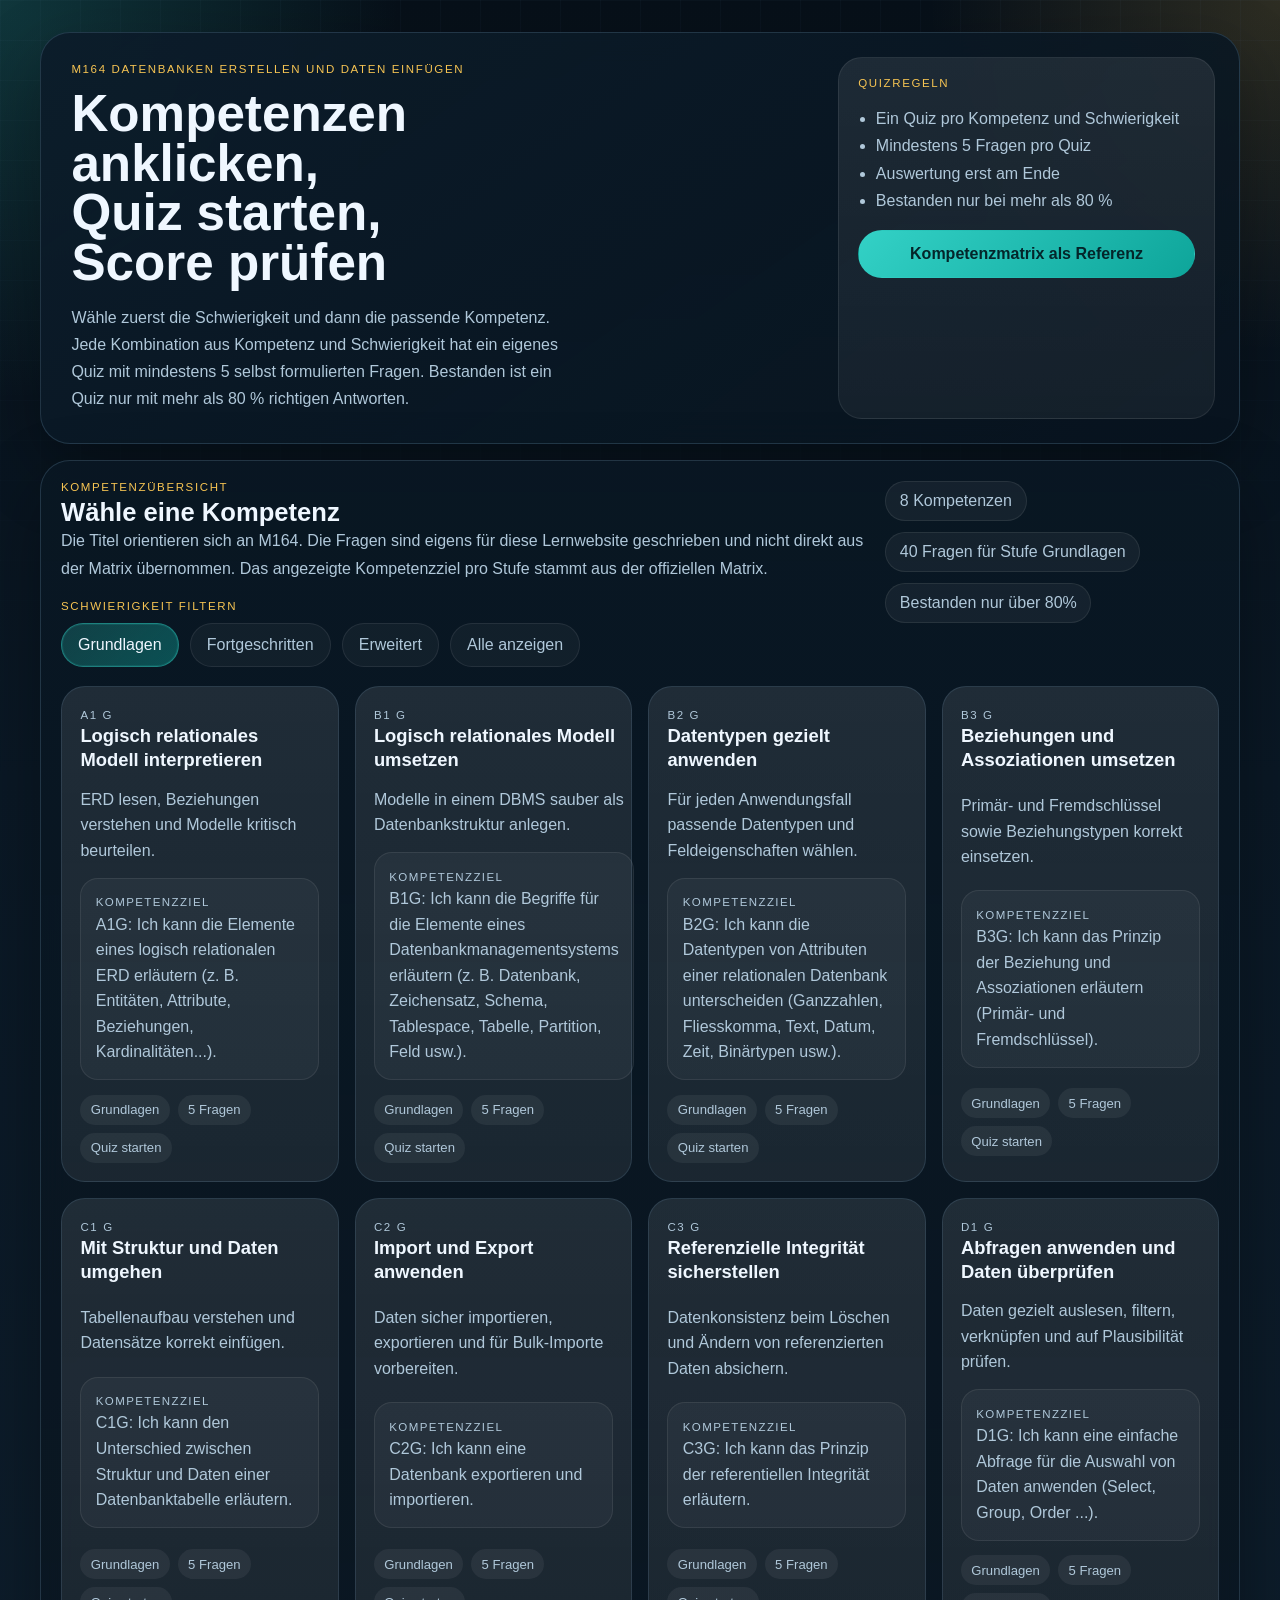
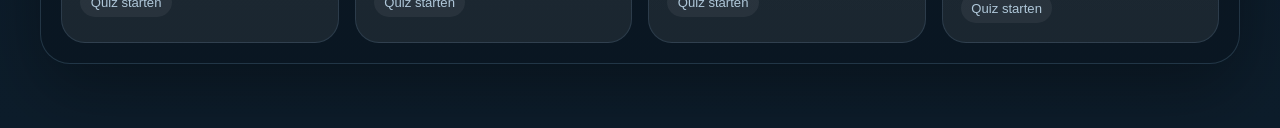
==== index.html @ ec754be0 "competences added" ====
﻿<!doctype html>
<html lang="de">
	<head>
		<meta charset="UTF-8" />
		<meta name="viewport" content="width=device-width, initial-scale=1.0" />
		<title>M164 Kompetenzquiz</title>
		<meta
			name="description"
			content="Interaktive Quizwebsite für M164 mit eigenen Fragen zu jeder Kompetenz und jeder Schwierigkeitsstufe." />
		<link rel="stylesheet" href="./styles.css" />
	</head>
	<body>
		<main class="page-shell">
			<section class="hero">
				<div class="hero-copy">
					<p class="eyebrow">
						M164 Datenbanken erstellen und Daten einfügen
					</p>
					<h1>Kompetenzen anklicken, Quiz starten, Score prüfen</h1>
					<p class="lead">
						Wähle zuerst die Schwierigkeit und dann die passende
						Kompetenz. Jede Kombination aus Kompetenz und
						Schwierigkeit hat ein eigenes Quiz mit mindestens 5
						selbst formulierten Fragen. Bestanden ist ein Quiz nur
						mit mehr als 80&nbsp;% richtigen Antworten.
					</p>
				</div>

				<aside class="hero-panel">
					<p class="panel-label">Quizregeln</p>
					<ul class="rule-list">
						<li>Ein Quiz pro Kompetenz und Schwierigkeit</li>
						<li>Mindestens 5 Fragen pro Quiz</li>
						<li>Auswertung erst am Ende</li>
						<li>Bestanden nur bei mehr als 80 %</li>
					</ul>
					<a
						class="source-link"
						href="https://kompetenzmatrix.ch/v1/cluster-data/m164/"
						target="_blank"
						rel="noreferrer">
						Kompetenzmatrix als Referenz
					</a>
				</aside>
			</section>

			<section class="overview-panel">
				<div class="section-head">
					<div>
						<p class="eyebrow">Kompetenzübersicht</p>
						<h2>Wähle eine Kompetenz</h2>
						<p class="section-copy">
							Die Titel orientieren sich an M164. Die Fragen sind
							eigens für diese Lernwebsite geschrieben und nicht
							direkt aus der Matrix übernommen. Das angezeigte
							Kompetenzziel pro Stufe stammt aus der offiziellen
							Matrix.
						</p>
						<div class="difficulty-toolbar">
							<p class="panel-label">Schwierigkeit filtern</p>
							<div
								id="difficulty-switcher"
								class="segmented-control"
								role="tablist"
								aria-label="Schwierigkeitsstufen">
								<button
									type="button"
									class="segment is-active"
									data-level="G"
									role="tab"
									aria-selected="true">
									Grundlagen
								</button>
								<button
									type="button"
									class="segment"
									data-level="F"
									role="tab"
									aria-selected="false">
									Fortgeschritten
								</button>
								<button
									type="button"
									class="segment"
									data-level="E"
									role="tab"
									aria-selected="false">
									Erweitert
								</button>
								<button
									type="button"
									class="segment"
									data-level="ALL"
									role="tab"
									aria-selected="false">
									Alle anzeigen
								</button>
							</div>
						</div>
					</div>
					<div
						id="overview-stats"
						class="overview-stats"
						aria-live="polite"></div>
				</div>

				<div
					id="competence-grid"
					class="competence-grid"
					aria-label="Kompetenzen"></div>
			</section>

			<section
				id="quiz-shell"
				class="quiz-shell is-hidden"
				aria-live="polite">
				<div class="quiz-head">
					<button id="back-button" class="ghost-button" type="button">
						Zur Kompetenzübersicht
					</button>

					<div class="quiz-title-wrap">
						<p class="eyebrow">Aktives Quiz</p>
						<h2 id="quiz-title">Noch keine Kompetenz gewählt</h2>
						<p id="quiz-summary" class="section-copy"></p>
						<div id="quiz-objective" class="objective-box"></div>
					</div>

					<div id="quiz-badges" class="quiz-badges"></div>
				</div>

				<form id="quiz-form" class="quiz-form">
					<div id="quiz-content" class="quiz-content"></div>

					<div class="quiz-actions">
						<button
							id="submit-button"
							class="primary-button"
							type="submit">
							Quiz auswerten
						</button>
						<button
							id="restart-button"
							class="ghost-button"
							type="button">
							Quiz neu starten
						</button>
					</div>
				</form>

				<section
					id="result-panel"
					class="result-panel"
					hidden></section>
			</section>
		</main>

		<script src="./script.js"></script>
	</body>
</html>
---- styles.css ----
:root {
	color-scheme: light;
	--bg: #08141f;
	--panel: rgba(13, 29, 43, 0.82);
	--panel-strong: rgba(8, 20, 31, 0.95);
	--panel-soft: rgba(255, 255, 255, 0.05);
	--line: rgba(164, 214, 255, 0.16);
	--line-strong: rgba(164, 214, 255, 0.3);
	--text: #eff7ff;
	--muted: #b0c8da;
	--accent: #33d1c6;
	--accent-strong: #0ea59a;
	--gold: #f6c453;
	--rose: #ff7d6e;
	--pass: #54d88d;
	--fail: #ff7d6e;
	--shadow: 0 26px 70px rgba(0, 0, 0, 0.32);
	--radius-xl: 30px;
	--radius-lg: 22px;
	--radius-md: 16px;
	font-family: 'Trebuchet MS', 'Segoe UI', sans-serif;
}

* {
	box-sizing: border-box;
}

html {
	scroll-behavior: smooth;
}

body {
	margin: 0;
	min-height: 100vh;
	color: var(--text);
	background:
		radial-gradient(
			circle at top left,
			rgba(51, 209, 198, 0.2),
			transparent 25rem
		),
		radial-gradient(
			circle at top right,
			rgba(246, 196, 83, 0.16),
			transparent 22rem
		),
		linear-gradient(180deg, #071019 0%, #0a1825 45%, #0d1d2b 100%);
}

body::before {
	content: '';
	position: fixed;
	inset: 0;
	pointer-events: none;
	background-image:
		linear-gradient(rgba(164, 214, 255, 0.04) 1px, transparent 1px),
		linear-gradient(90deg, rgba(164, 214, 255, 0.04) 1px, transparent 1px);
	background-size: 40px 40px;
	mask-image: linear-gradient(180deg, rgba(0, 0, 0, 0.7), transparent 92%);
}

button,
input,
label {
	font: inherit;
}

button {
	cursor: pointer;
}

h1,
h2,
h3,
p,
ul {
	margin: 0;
}

.page-shell {
	width: min(1200px, calc(100% - 2rem));
	margin: 0 auto;
	padding: 2rem 0 4rem;
}

.hero,
.overview-panel,
.quiz-shell {
	border: 1px solid var(--line);
	border-radius: var(--radius-xl);
	box-shadow: var(--shadow);
	backdrop-filter: blur(16px);
}

.hero {
	display: grid;
	grid-template-columns: minmax(0, 2fr) minmax(280px, 1fr);
	gap: 1.2rem;
	padding: 1.5rem;
	background: linear-gradient(
		145deg,
		rgba(12, 28, 42, 0.96),
		rgba(8, 20, 31, 0.86)
	);
}

.hero-copy {
	padding: 0.4rem;
}

.eyebrow,
.panel-label,
.stat-label,
.competence-meta,
.level-label {
	text-transform: uppercase;
	letter-spacing: 0.14em;
	font-size: 0.72rem;
}

.eyebrow,
.panel-label,
.stat-label,
.level-label {
	color: var(--gold);
}

.hero h1 {
	margin-top: 0.85rem;
	font-size: clamp(2.5rem, 4vw, 4.4rem);
	line-height: 0.97;
	max-width: 12ch;
}

.lead,
.section-copy {
	color: var(--muted);
	line-height: 1.7;
}

.lead {
	max-width: 58ch;
	margin-top: 1rem;
}

.hero-panel {
	display: grid;
	gap: 1rem;
	align-content: start;
	padding: 1.2rem;
	border-radius: 24px;
	background:
		linear-gradient(
			180deg,
			rgba(255, 255, 255, 0.05),
			rgba(255, 255, 255, 0.02)
		),
		rgba(255, 255, 255, 0.03);
	border: 1px solid rgba(255, 255, 255, 0.08);
}

.rule-list {
	padding-left: 1.1rem;
	color: var(--muted);
	line-height: 1.7;
}

.difficulty-toolbar {
	display: grid;
	gap: 0.7rem;
	margin-top: 1.15rem;
}

.segmented-control {
	display: flex;
	flex-wrap: wrap;
	gap: 0.7rem;
}

.source-link,
.primary-button,
.ghost-button,
.competence-card,
.segment {
	transition:
		transform 160ms ease,
		background 160ms ease,
		border-color 160ms ease,
		color 160ms ease,
		box-shadow 160ms ease;
}

.source-link,
.primary-button,
.ghost-button {
	display: inline-flex;
	justify-content: center;
	align-items: center;
	min-height: 48px;
	padding: 0.85rem 1.15rem;
	border-radius: 999px;
	border: 1px solid transparent;
	text-decoration: none;
}

.source-link,
.primary-button {
	background: linear-gradient(135deg, var(--accent), var(--accent-strong));
	color: #04252a;
	font-weight: 800;
}

.ghost-button {
	background: transparent;
	color: var(--text);
	border-color: var(--line-strong);
}

.source-link:hover,
.primary-button:hover,
.ghost-button:hover,
.competence-card:hover,
.segment:hover {
	transform: translateY(-2px);
}

.segment {
	min-height: 44px;
	padding: 0.75rem 1rem;
	border-radius: 999px;
	border: 1px solid rgba(255, 255, 255, 0.08);
	background: rgba(255, 255, 255, 0.04);
	color: var(--muted);
}

.segment.is-active {
	background: linear-gradient(
		135deg,
		rgba(51, 209, 198, 0.22),
		rgba(14, 165, 154, 0.42)
	);
	border-color: rgba(51, 209, 198, 0.42);
	color: var(--text);
	box-shadow: inset 0 0 0 1px rgba(51, 209, 198, 0.12);
}

.overview-panel,
.quiz-shell {
	margin-top: 1rem;
	padding: 1.25rem;
	background: linear-gradient(
		180deg,
		rgba(9, 23, 35, 0.95),
		rgba(10, 22, 33, 0.88)
	);
}

.section-head,
.quiz-head {
	display: flex;
	justify-content: space-between;
	align-items: flex-start;
	gap: 1rem;
}

.section-head h2,
.quiz-title-wrap h2 {
	margin-top: 0.35rem;
	font-size: clamp(1.5rem, 2vw, 2.2rem);
}

.overview-stats,
.quiz-badges {
	display: flex;
	flex-wrap: wrap;
	gap: 0.7rem;
}

.stat-pill {
	display: inline-flex;
	align-items: center;
	min-height: 40px;
	padding: 0.6rem 0.85rem;
	border-radius: 999px;
	background: rgba(255, 255, 255, 0.05);
	border: 1px solid rgba(255, 255, 255, 0.08);
	color: var(--muted);
}

.competence-grid {
	display: grid;
	grid-template-columns: repeat(auto-fit, minmax(250px, 1fr));
	gap: 1rem;
	margin-top: 1.2rem;
}

.competence-card {
	width: 100%;
	display: grid;
	gap: 0.9rem;
	padding: 1.15rem;
	text-align: left;
	border-radius: 24px;
	border: 1px solid rgba(164, 214, 255, 0.12);
	background:
		linear-gradient(
			180deg,
			rgba(255, 255, 255, 0.06),
			rgba(255, 255, 255, 0.03)
		),
		rgba(255, 255, 255, 0.04);
	color: var(--text);
}

.competence-card.is-active {
	border-color: rgba(51, 209, 198, 0.44);
	box-shadow: inset 0 0 0 1px rgba(51, 209, 198, 0.14);
}

.competence-meta {
	color: var(--muted);
}

.competence-card h3 {
	font-size: 1.15rem;
	line-height: 1.3;
}

.competence-card p {
	color: var(--muted);
	line-height: 1.6;
}

.objective-box {
	display: grid;
	gap: 0.45rem;
	padding: 0.9rem;
	border-radius: 18px;
	background: rgba(255, 255, 255, 0.04);
	border: 1px solid rgba(255, 255, 255, 0.08);
}

.objective-entry + .objective-entry {
	padding-top: 0.65rem;
	border-top: 1px solid rgba(255, 255, 255, 0.08);
}

.objective-label {
	margin: 0;
	color: var(--gold);
	text-transform: uppercase;
	letter-spacing: 0.12em;
	font-size: 0.72rem;
}

.objective-text {
	margin: 0;
	color: var(--text);
	line-height: 1.65;
}

.level-row {
	display: flex;
	flex-wrap: wrap;
	gap: 0.5rem;
}

.level-pill {
	display: inline-flex;
	align-items: center;
	min-height: 30px;
	padding: 0.3rem 0.65rem;
	border-radius: 999px;
	background: rgba(255, 255, 255, 0.06);
	color: var(--muted);
	font-size: 0.82rem;
}

.quiz-shell.is-hidden {
	display: none;
}

.quiz-title-wrap {
	flex: 1;
}

.quiz-form {
	margin-top: 1.25rem;
}

.quiz-content {
	display: grid;
	gap: 1rem;
}

.quiz-section {
	padding: 1rem;
	border-radius: 24px;
	border: 1px solid rgba(255, 255, 255, 0.08);
	background: rgba(255, 255, 255, 0.035);
}

.quiz-section-head {
	display: flex;
	justify-content: space-between;
	align-items: flex-start;
	gap: 1rem;
	margin-bottom: 1rem;
}

.quiz-section h3 {
	margin-top: 0.35rem;
	font-size: 1.2rem;
}

.question-list {
	display: grid;
	gap: 0.9rem;
}

.question-card {
	padding: 1rem;
	border-radius: 20px;
	border: 1px solid rgba(164, 214, 255, 0.1);
	background: rgba(255, 255, 255, 0.04);
}

.question-card legend {
	width: 100%;
	padding: 0;
	margin-bottom: 0.75rem;
	font-weight: 700;
	line-height: 1.55;
}

.option-list {
	display: grid;
	gap: 0.65rem;
}

.option-label {
	display: flex;
	gap: 0.7rem;
	align-items: flex-start;
	padding: 0.8rem 0.9rem;
	border-radius: 16px;
	border: 1px solid rgba(255, 255, 255, 0.08);
	background: rgba(255, 255, 255, 0.03);
	color: var(--muted);
}

.option-label input {
	margin-top: 0.15rem;
	accent-color: var(--accent);
}

.option-label.is-correct {
	border-color: rgba(84, 216, 141, 0.48);
	background: rgba(84, 216, 141, 0.14);
	color: var(--text);
}

.option-label.is-selected-wrong {
	border-color: rgba(255, 125, 110, 0.44);
	background: rgba(255, 125, 110, 0.12);
	color: var(--text);
}

.question-feedback {
	margin-top: 0.85rem;
	color: var(--muted);
	line-height: 1.6;
}

.question-feedback.is-correct {
	color: var(--pass);
}

.question-feedback.is-wrong {
	color: #ffd4cf;
}

.quiz-actions {
	display: flex;
	flex-wrap: wrap;
	gap: 0.85rem;
	margin-top: 1.2rem;
}

.result-panel {
	margin-top: 1.15rem;
	padding: 1rem 1.1rem;
	border-radius: 22px;
	border: 1px solid transparent;
}

.result-panel.is-pass {
	background: rgba(84, 216, 141, 0.12);
	border-color: rgba(84, 216, 141, 0.35);
}

.result-panel.is-fail {
	background: rgba(255, 125, 110, 0.12);
	border-color: rgba(255, 125, 110, 0.35);
}

.result-panel h3 {
	font-size: 1.25rem;
}

.result-panel p {
	margin-top: 0.45rem;
	color: var(--muted);
	line-height: 1.6;
}

.result-breakdown {
	display: flex;
	flex-wrap: wrap;
	gap: 0.65rem;
	margin-top: 0.8rem;
}

.result-chip {
	display: inline-flex;
	align-items: center;
	min-height: 36px;
	padding: 0.45rem 0.7rem;
	border-radius: 999px;
	background: rgba(255, 255, 255, 0.08);
}

button:focus-visible,
input:focus-visible,
a:focus-visible {
	outline: 3px solid rgba(246, 196, 83, 0.7);
	outline-offset: 3px;
}

@media (max-width: 960px) {
	.hero,
	.section-head,
	.quiz-head {
		grid-template-columns: 1fr;
		flex-direction: column;
	}
}

@media (max-width: 720px) {
	.page-shell {
		width: min(100% - 1rem, 100%);
		padding: 1rem 0 2.5rem;
	}

	.hero,
	.overview-panel,
	.quiz-shell,
	.quiz-section {
		padding: 1rem;
	}

	.hero h1 {
		max-width: 100%;
		font-size: 2.35rem;
	}

	.competence-grid {
		grid-template-columns: 1fr;
	}
}
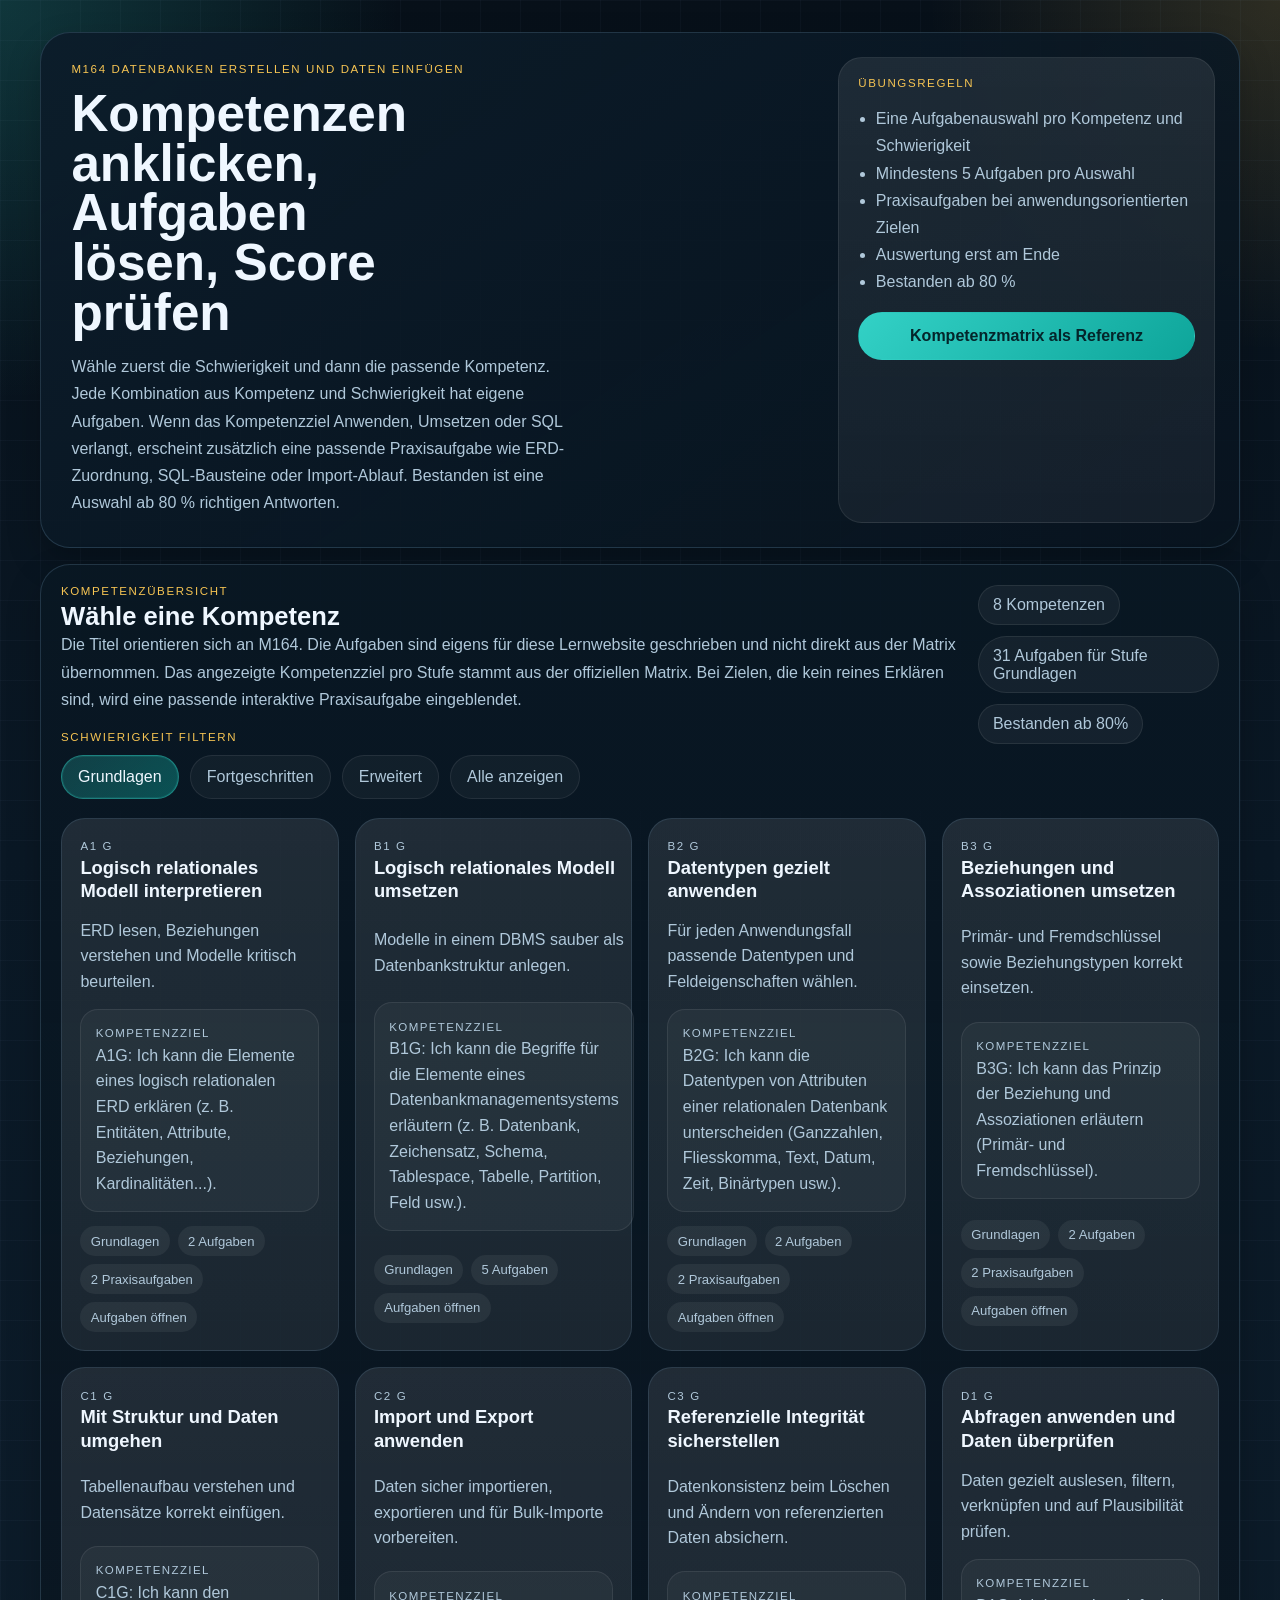
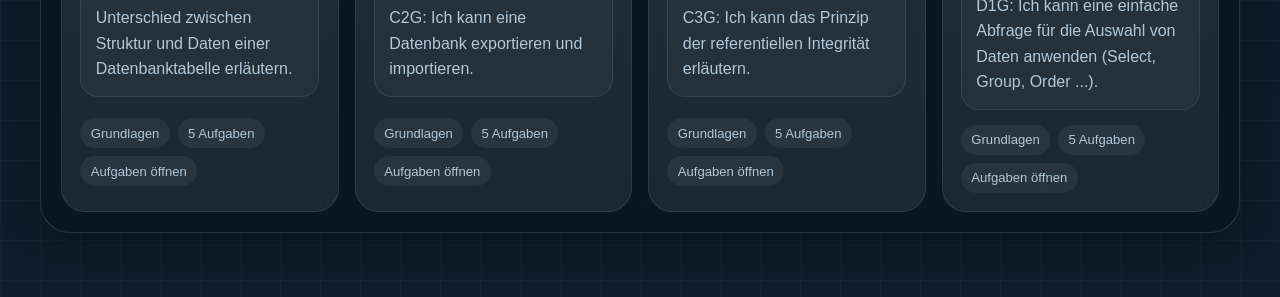
==== commit f29be300: "threshhold fix and updated quizes for interactive tasks" ====
--- a/index.html
+++ b/index.html
@@ -3,10 +3,10 @@
 	<head>
 		<meta charset="UTF-8" />
 		<meta name="viewport" content="width=device-width, initial-scale=1.0" />
-		<title>M164 Kompetenzquiz</title>
+		<title>M164 Kompetenzübungen</title>
 		<meta
 			name="description"
-			content="Interaktive Quizwebsite für M164 mit eigenen Fragen zu jeder Kompetenz und jeder Schwierigkeitsstufe." />
+			content="Interaktive Lernwebsite für M164 mit Theoriefragen und passenden Praxisaufgaben zu jeder Kompetenz und Schwierigkeitsstufe." />
 		<link rel="stylesheet" href="./styles.css" />
 	</head>
 	<body>
@@ -16,23 +16,27 @@
 					<p class="eyebrow">
 						M164 Datenbanken erstellen und Daten einfügen
 					</p>
-					<h1>Kompetenzen anklicken, Quiz starten, Score prüfen</h1>
+					<h1>Kompetenzen anklicken, Aufgaben lösen, Score prüfen</h1>
 					<p class="lead">
 						Wähle zuerst die Schwierigkeit und dann die passende
 						Kompetenz. Jede Kombination aus Kompetenz und
-						Schwierigkeit hat ein eigenes Quiz mit mindestens 5
-						selbst formulierten Fragen. Bestanden ist ein Quiz nur
-						mit mehr als 80&nbsp;% richtigen Antworten.
+						Schwierigkeit hat eigene Aufgaben. Wenn das
+						Kompetenzziel Anwenden, Umsetzen oder SQL verlangt,
+						erscheint zusätzlich eine passende Praxisaufgabe wie
+						ERD-Zuordnung, SQL-Bausteine oder Import-Ablauf.
+						Bestanden ist eine Auswahl ab 80&nbsp;%
+						richtigen Antworten.
 					</p>
 				</div>
 
 				<aside class="hero-panel">
-					<p class="panel-label">Quizregeln</p>
+					<p class="panel-label">Übungsregeln</p>
 					<ul class="rule-list">
-						<li>Ein Quiz pro Kompetenz und Schwierigkeit</li>
-						<li>Mindestens 5 Fragen pro Quiz</li>
+						<li>Eine Aufgabenauswahl pro Kompetenz und Schwierigkeit</li>
+						<li>Mindestens 5 Aufgaben pro Auswahl</li>
+						<li>Praxisaufgaben bei anwendungsorientierten Zielen</li>
 						<li>Auswertung erst am Ende</li>
-						<li>Bestanden nur bei mehr als 80 %</li>
+						<li>Bestanden ab 80 %</li>
 					</ul>
 					<a
 						class="source-link"
@@ -50,11 +54,13 @@
 						<p class="eyebrow">Kompetenzübersicht</p>
 						<h2>Wähle eine Kompetenz</h2>
 						<p class="section-copy">
-							Die Titel orientieren sich an M164. Die Fragen sind
-							eigens für diese Lernwebsite geschrieben und nicht
-							direkt aus der Matrix übernommen. Das angezeigte
-							Kompetenzziel pro Stufe stammt aus der offiziellen
-							Matrix.
+							Die Titel orientieren sich an M164. Die Aufgaben
+							sind eigens für diese Lernwebsite geschrieben und
+							nicht direkt aus der Matrix übernommen. Das
+							angezeigte Kompetenzziel pro Stufe stammt aus der
+							offiziellen Matrix. Bei Zielen, die kein reines
+							Erklären sind, wird eine passende interaktive
+							Praxisaufgabe eingeblendet.
 						</p>
 						<div class="difficulty-toolbar">
 							<p class="panel-label">Schwierigkeit filtern</p>
@@ -120,7 +126,7 @@
 					</button>
 
 					<div class="quiz-title-wrap">
-						<p class="eyebrow">Aktives Quiz</p>
+						<p class="eyebrow">Aktive Übung</p>
 						<h2 id="quiz-title">Noch keine Kompetenz gewählt</h2>
 						<p id="quiz-summary" class="section-copy"></p>
 						<div id="quiz-objective" class="objective-box"></div>
@@ -137,13 +143,13 @@
 							id="submit-button"
 							class="primary-button"
 							type="submit">
-							Quiz auswerten
+							Aufgaben auswerten
 						</button>
 						<button
 							id="restart-button"
 							class="ghost-button"
 							type="button">
-							Quiz neu starten
+							Übung neu starten
 						</button>
 					</div>
 				</form>
@@ -155,6 +161,7 @@
 			</section>
 		</main>
 
+		<script src="./practice-tasks.js"></script>
 		<script src="./script.js"></script>
 	</body>
 </html>
--- a/styles.css
+++ b/styles.css
@@ -14,7 +14,7 @@
 	--rose: #ff7d6e;
 	--pass: #54d88d;
 	--fail: #ff7d6e;
-	--shadow: 0 26px 70px rgba(0, 0, 0, 0.32);
+	--shadow: 0 14px 34px rgba(0, 0, 0, 0.24);
 	--radius-xl: 30px;
 	--radius-lg: 22px;
 	--radius-md: 16px;
@@ -26,7 +26,7 @@
 }
 
 html {
-	scroll-behavior: smooth;
+	scroll-behavior: auto;
 }
 
 body {
@@ -34,6 +34,8 @@
 	min-height: 100vh;
 	color: var(--text);
 	background:
+		linear-gradient(rgba(164, 214, 255, 0.03) 1px, transparent 1px),
+		linear-gradient(90deg, rgba(164, 214, 255, 0.03) 1px, transparent 1px),
 		radial-gradient(
 			circle at top left,
 			rgba(51, 209, 198, 0.2),
@@ -45,23 +47,18 @@
 			transparent 22rem
 		),
 		linear-gradient(180deg, #071019 0%, #0a1825 45%, #0d1d2b 100%);
+	background-size: 40px 40px, 40px 40px, auto, auto, auto;
 }
 
 body::before {
-	content: '';
-	position: fixed;
-	inset: 0;
-	pointer-events: none;
-	background-image:
-		linear-gradient(rgba(164, 214, 255, 0.04) 1px, transparent 1px),
-		linear-gradient(90deg, rgba(164, 214, 255, 0.04) 1px, transparent 1px);
-	background-size: 40px 40px;
-	mask-image: linear-gradient(180deg, rgba(0, 0, 0, 0.7), transparent 92%);
+	content: none;
 }
 
 button,
 input,
-label {
+label,
+select,
+textarea {
 	font: inherit;
 }
 
@@ -89,7 +86,7 @@
 	border: 1px solid var(--line);
 	border-radius: var(--radius-xl);
 	box-shadow: var(--shadow);
-	backdrop-filter: blur(16px);
+	backdrop-filter: none;
 }
 
 .hero {
@@ -398,6 +395,8 @@
 	border-radius: 24px;
 	border: 1px solid rgba(255, 255, 255, 0.08);
 	background: rgba(255, 255, 255, 0.035);
+	content-visibility: auto;
+	contain-intrinsic-size: 720px;
 }
 
 .quiz-section-head {
@@ -419,18 +418,147 @@
 }
 
 .question-card {
+	display: grid;
+	gap: 0.85rem;
 	padding: 1rem;
 	border-radius: 20px;
 	border: 1px solid rgba(164, 214, 255, 0.1);
 	background: rgba(255, 255, 255, 0.04);
+	content-visibility: auto;
+	contain-intrinsic-size: 520px;
 }
 
 .question-card legend {
 	width: 100%;
 	padding: 0;
-	margin-bottom: 0.75rem;
 	font-weight: 700;
 	line-height: 1.55;
+}
+
+.question-number {
+	display: block;
+	margin-bottom: 0.35rem;
+	color: var(--gold);
+	text-transform: uppercase;
+	letter-spacing: 0.14em;
+	font-size: 0.72rem;
+}
+
+.question-meta {
+	display: flex;
+	flex-wrap: wrap;
+	gap: 0.55rem;
+}
+
+.question-kind {
+	display: inline-flex;
+	align-items: center;
+	min-height: 32px;
+	padding: 0.35rem 0.65rem;
+	border-radius: 999px;
+	border: 1px solid rgba(255, 255, 255, 0.08);
+	background: rgba(255, 255, 255, 0.04);
+	color: var(--muted);
+	font-size: 0.8rem;
+}
+
+.question-kind.is-practice {
+	border-color: rgba(51, 209, 198, 0.28);
+	background: rgba(51, 209, 198, 0.14);
+	color: var(--text);
+}
+
+.question-kind.is-secondary {
+	background: rgba(255, 255, 255, 0.03);
+}
+
+.question-helper {
+	color: var(--muted);
+	line-height: 1.6;
+}
+
+.question-diagram {
+	margin: 0;
+	padding: 0.9rem;
+	border-radius: 18px;
+	border: 1px solid rgba(164, 214, 255, 0.12);
+	background:
+		linear-gradient(180deg, rgba(7, 17, 27, 0.92), rgba(11, 24, 37, 0.82)),
+		rgba(255, 255, 255, 0.02);
+	content-visibility: auto;
+	contain-intrinsic-size: 360px;
+}
+
+.erd-diagram,
+.diagram-image {
+	display: block;
+	width: 100%;
+	height: auto;
+}
+
+.diagram-caption {
+	margin-top: 0.7rem;
+	color: var(--muted);
+	font-size: 0.92rem;
+	line-height: 1.5;
+}
+
+.erd-relation line {
+	stroke: rgba(255, 255, 255, 0.68);
+	stroke-width: 3;
+}
+
+.erd-label,
+.erd-cardinality,
+.erd-title,
+.erd-attribute {
+	font-family: 'Trebuchet MS', 'Segoe UI', sans-serif;
+}
+
+.erd-label {
+	fill: var(--gold);
+	font-size: 14px;
+	font-weight: 700;
+	text-anchor: middle;
+}
+
+.erd-cardinality {
+	fill: #dff7ff;
+	font-size: 15px;
+	font-weight: 700;
+	text-anchor: start;
+}
+
+.erd-cardinality-end {
+	text-anchor: end;
+}
+
+.erd-box {
+	fill: rgba(10, 22, 34, 0.94);
+	stroke: rgba(164, 214, 255, 0.32);
+	stroke-width: 2.2;
+}
+
+.erd-box-header {
+	fill: rgba(51, 209, 198, 0.18);
+	stroke: none;
+}
+
+.erd-box-divider {
+	stroke: rgba(164, 214, 255, 0.24);
+	stroke-width: 1.5;
+}
+
+.erd-title {
+	fill: var(--text);
+	font-size: 16px;
+	font-weight: 700;
+	text-anchor: middle;
+}
+
+.erd-attribute {
+	fill: #d6ebf8;
+	font-size: 13px;
 }
 
 .option-list {
@@ -454,6 +582,198 @@
 	accent-color: var(--accent);
 }
 
+select {
+	min-height: 46px;
+	padding: 0.7rem 0.85rem;
+	border-radius: 14px;
+	border: 1px solid rgba(255, 255, 255, 0.12);
+	background: rgba(8, 20, 31, 0.86);
+	color: var(--text);
+}
+
+select:disabled {
+	opacity: 1;
+}
+
+.reference-table-group {
+	display: grid;
+	gap: 0.8rem;
+}
+
+.reference-card {
+	padding: 0.95rem;
+	border-radius: 18px;
+	border: 1px solid rgba(164, 214, 255, 0.12);
+	background: rgba(255, 255, 255, 0.035);
+	content-visibility: auto;
+	contain-intrinsic-size: 240px;
+}
+
+.reference-title {
+	margin-bottom: 0.65rem;
+	color: var(--gold);
+	font-weight: 700;
+}
+
+.reference-table-shell,
+.grid-builder-shell {
+	overflow-x: auto;
+}
+
+.reference-table,
+.builder-table {
+	width: 100%;
+	min-width: 620px;
+	border-collapse: collapse;
+}
+
+.reference-table th,
+.reference-table td,
+.builder-table th,
+.builder-table td {
+	padding: 0.75rem 0.8rem;
+	border-bottom: 1px solid rgba(255, 255, 255, 0.08);
+	text-align: left;
+}
+
+.reference-table th,
+.builder-table thead th {
+	color: var(--gold);
+	font-weight: 700;
+	background: rgba(255, 255, 255, 0.04);
+}
+
+.builder-table tbody th {
+	color: var(--text);
+	font-weight: 700;
+}
+
+.sql-editor-shell {
+	padding: 0.35rem 0;
+}
+
+.sql-editor,
+.record-input,
+.builder-select {
+	width: 100%;
+	border-radius: 16px;
+	border: 1px solid rgba(255, 255, 255, 0.12);
+	background: rgba(8, 20, 31, 0.88);
+	color: var(--text);
+}
+
+.sql-editor {
+	min-height: 180px;
+	padding: 0.9rem 1rem;
+	resize: vertical;
+	font-family: Consolas, 'Courier New', monospace;
+	line-height: 1.7;
+}
+
+.sql-editor:disabled {
+	opacity: 1;
+}
+
+.record-form {
+	display: grid;
+	gap: 0.85rem;
+}
+
+.record-field {
+	display: grid;
+	gap: 0.45rem;
+}
+
+.record-field span {
+	color: var(--text);
+}
+
+.record-input,
+.builder-select {
+	min-height: 46px;
+	padding: 0.7rem 0.85rem;
+}
+
+.record-input.is-correct,
+.builder-select.is-correct {
+	border-color: rgba(84, 216, 141, 0.52);
+	background: rgba(84, 216, 141, 0.16);
+}
+
+.record-input.is-wrong,
+.builder-select.is-wrong {
+	border-color: rgba(255, 125, 110, 0.52);
+	background: rgba(255, 125, 110, 0.14);
+}
+
+.mapping-list,
+.sequence-list,
+.solution-list {
+	display: grid;
+	gap: 0.75rem;
+}
+
+.mapping-row,
+.sequence-row {
+	display: grid;
+	gap: 0.65rem;
+	padding: 0.85rem 0.95rem;
+	border-radius: 16px;
+	border: 1px solid rgba(255, 255, 255, 0.08);
+	background: rgba(255, 255, 255, 0.03);
+}
+
+.mapping-row.is-correct,
+.sequence-row.is-correct {
+	border-color: rgba(84, 216, 141, 0.48);
+	background: rgba(84, 216, 141, 0.14);
+}
+
+.mapping-row.is-wrong,
+.sequence-row.is-wrong {
+	border-color: rgba(255, 125, 110, 0.44);
+	background: rgba(255, 125, 110, 0.12);
+}
+
+.mapping-label {
+	color: var(--text);
+	line-height: 1.55;
+}
+
+.fill-template {
+	padding: 0.95rem 1rem;
+	border-radius: 16px;
+	border: 1px solid rgba(164, 214, 255, 0.12);
+	background: rgba(4, 14, 22, 0.72);
+	color: #dff7ff;
+	font-family: Consolas, 'Courier New', monospace;
+	line-height: 1.9;
+	overflow-x: auto;
+}
+
+.fill-template.is-solution {
+	margin-top: 0.7rem;
+}
+
+.inline-select {
+	min-height: 38px;
+	padding: 0.35rem 0.6rem;
+	margin: 0 0.15rem;
+	border-radius: 12px;
+	font-family: inherit;
+	font-size: 0.95rem;
+}
+
+.inline-select.is-correct {
+	border-color: rgba(84, 216, 141, 0.52);
+	background: rgba(84, 216, 141, 0.2);
+}
+
+.inline-select.is-wrong {
+	border-color: rgba(255, 125, 110, 0.52);
+	background: rgba(255, 125, 110, 0.18);
+}
+
 .option-label.is-correct {
 	border-color: rgba(84, 216, 141, 0.48);
 	background: rgba(84, 216, 141, 0.14);
@@ -478,6 +798,20 @@
 
 .question-feedback.is-wrong {
 	color: #ffd4cf;
+}
+
+.question-solution-title {
+	color: var(--text);
+	font-weight: 700;
+}
+
+.solution-item {
+	padding: 0.7rem 0.8rem;
+	border-radius: 14px;
+	border: 1px solid rgba(255, 255, 255, 0.08);
+	background: rgba(255, 255, 255, 0.04);
+	color: var(--text);
+	line-height: 1.5;
 }
 
 .quiz-actions {
@@ -532,9 +866,19 @@
 
 button:focus-visible,
 input:focus-visible,
-a:focus-visible {
+a:focus-visible,
+select:focus-visible,
+textarea:focus-visible {
 	outline: 3px solid rgba(246, 196, 83, 0.7);
 	outline-offset: 3px;
+}
+
+@media (min-width: 700px) {
+	.mapping-row,
+	.sequence-row {
+		grid-template-columns: minmax(0, 1fr) 220px;
+		align-items: center;
+	}
 }
 
 @media (max-width: 960px) {
